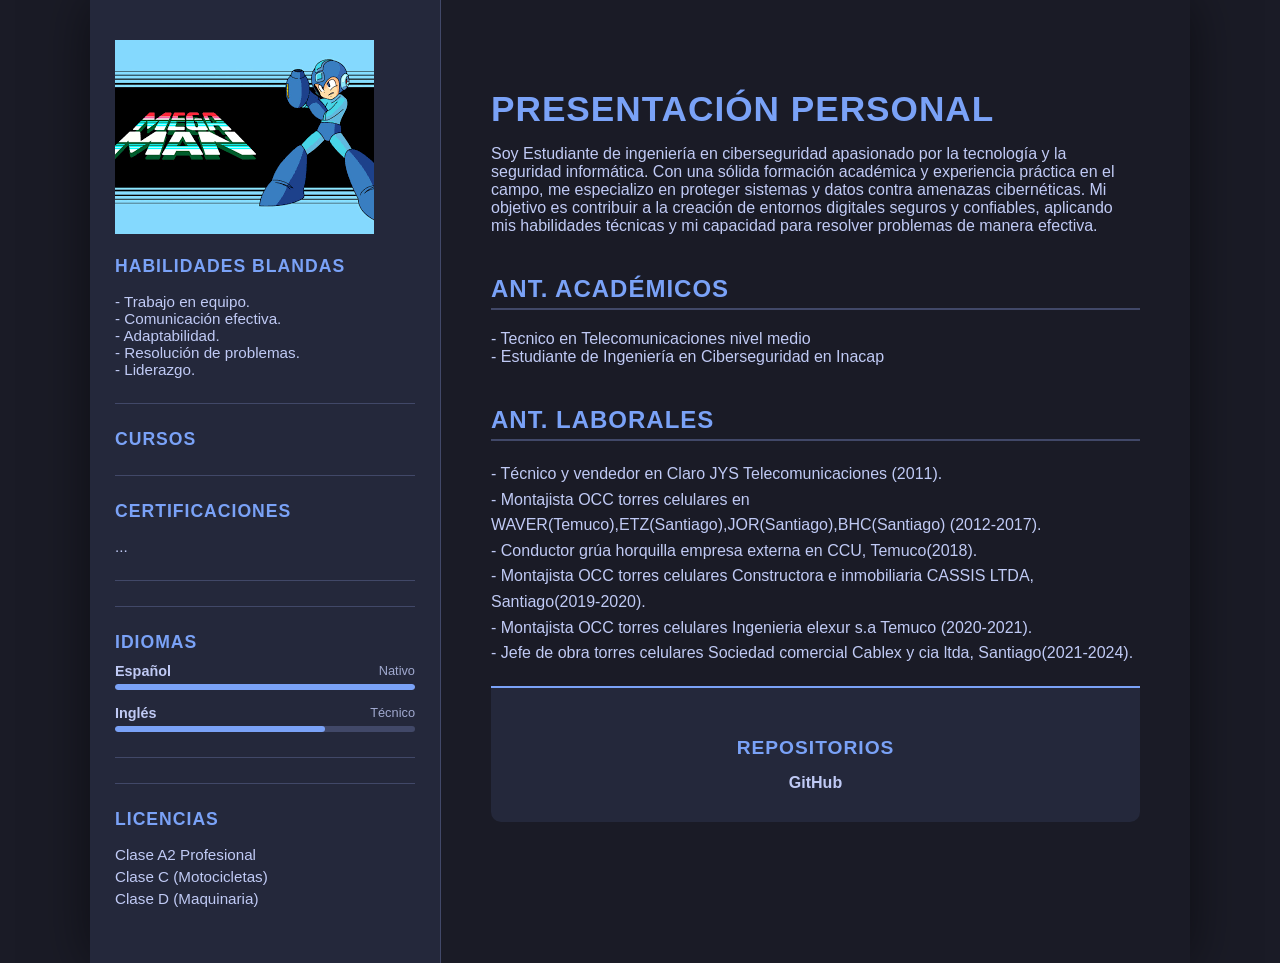
==== eva.html @ 848f6fa9 "update" ====
<!DOCTYPE html>
<html lang="en">

<head>
    <meta charset="UTF-8">
    <meta name="viewport" content="width=device-width, initial-scale=1.0">
    <title>Document</title>
    <link rel="stylesheet" href="./css/eva.css">
</head>

<body>
    <div class="cv-container">
    <aside class="sidebar">
    <div class="foto">
        <img src="assets/mega.png" alt="Foto de Perfil">
    </div>
    
    <section>
        <h3>Habilidades Blandas</h3>
        <ul>
            <li>    - Trabajo en equipo.
                    <br>
                    - Comunicación efectiva.
                    <br>
                    - Adaptabilidad.
                    <br>
                    - Resolución de problemas.
                    <br>
                    - Liderazgo. </li>
        </ul>
    </section>

    <hr> <section>
    <h3>Cursos</h3>
    <ul><li></li></ul>
    </section>

    <hr>

    <section>
    <h3>Certificaciones</h3>
    <ul><li>...</li></ul>
    </section>
    <hr>
    <hr>
    <section class="idiomas-seccion">
    <h3>Idiomas</h3>
    
    <div class="idioma-item">
        <div class="idioma-info">
        <span class="idioma-nombre">Español</span>
        <span class="idioma-nivel">Nativo</span>
        </div>
        <div class="barra-contenedor">
        <div class="barra-progreso" style="width: 100%;"></div> </div>
    </div>

    <div class="idioma-item">
        <div class="idioma-info">
        <span class="idioma-nombre">Inglés</span>
        <span class="idioma-nivel">Técnico</span>
        </div>
        <div class="barra-contenedor">
        <div class="barra-progreso" style="width: 70%;"></div> </div>
    </div>
    </section>
<hr>

    <hr>

    <section class="licencias">
    <h3>Licencias</h3>
    <ul>
        <li>Clase A2 Profesional</li>
        <li>Clase C (Motocicletas)</li>
        <li>Clase D (Maquinaria)</li>
        </ul>
    </section>
    </aside>

    <main class="main-content">
    <section class="presentacion">
    <h1>Presentación Personal</h1>
    <p>
                    Soy Estudiante de ingeniería en ciberseguridad apasionado por la tecnología y la seguridad informática. Con una sólida formación académica y experiencia práctica en el campo, me especializo en proteger sistemas y datos contra amenazas cibernéticas. Mi objetivo es contribuir a la creación de entornos digitales seguros y confiables, aplicando mis habilidades técnicas y mi capacidad para resolver problemas de manera efectiva.

    </p>
    </section>

    <section>
    <h2>Ant. Académicos</h2>
    <p>
                    - Tecnico en Telecomunicaciones nivel medio
                    <br>
                    - Estudiante de Ingeniería en Ciberseguridad en Inacap
                    <br>
    </p>
    </section>

    <section>
    <h2>Ant. Laborales</h2>
    <p class="ant_laborales">
                    - Técnico y vendedor en Claro JYS Telecomunicaciones (2011).
                    <br>
                    - Montajista OCC torres celulares en WAVER(Temuco),ETZ(Santiago),JOR(Santiago),BHC(Santiago) (2012-2017).
                    <br>
                    - Conductor grúa horquilla empresa externa en CCU, Temuco(2018).
                    <br>
                    - Montajista OCC torres celulares Constructora e inmobiliaria CASSIS LTDA, Santiago(2019-2020). 
                    <br>
                    - Montajista OCC torres celulares Ingenieria elexur s.a Temuco (2020-2021).
                    <br>
                    - Jefe de obra torres celulares Sociedad comercial Cablex y cia ltda, Santiago(2021-2024).
    </p>
    </section>

    <footer class="social-footer">
    <h3>Repositorios</h3>
    <div class="social-icons">
    <a href="https://github.com/CodeGorek" target="_blank">GitHub</a>
    </div>
    </footer>

    </main>
    </div>
</body>
</html>
---- css/eva.css ----
:root {
    --bg-color: #1a1b26;      /* Fondo oscuro profundo */
    --sidebar-bg: #24283b;   /* Sidebar un poco más claro */
    --text-main: #c0caf5;    /* Texto principal azulado claro */
    --accent: #7aa2f7;       /* Color de acento para títulos */
    --border-color: #414868; /* Color de las líneas divisorias */
}

/* Elimina márgenes por defecto y ocupa el 100% */
body, html {
    margin: 0;
    padding: 0;
    height: 100%;
    font-family: 'Segoe UI', Tahoma, Geneva, Verdana, sans-serif;
    background-color: var(--bg-color);
    color: var(--text-main);
}

.cv-container {
    display: flex;
    min-height: 100vh; /* Ocupa al menos el alto total de la pantalla */
    max-width: 1100px;
    margin: 0 auto;
    box-shadow: 0 0 50px rgba(0,0,0,0.5);
}

.sidebar {
    width: 300px; /* Ancho fijo para el lateral */
    background-color: var(--sidebar-bg);
    padding: 40px 25px;
    border-right: 1px solid var(--border-color);
}

.main-content {
    flex: 1; /* Ocupa todo el espacio restante */
    background-color: var(--bg-color);
    padding: 60px 50px;
}

/* Estilo de la Foto */
.foto-container {
    width: 150px;
    height: 150px;
    margin: 0 auto 30px;
    border-radius: 50%; /* Foto circular */
    overflow: hidden;
    border: 3px solid var(--accent);
}

.foto-container img {
    width: 100%;
    height: 100%;
    object-fit: cover;
}

/* Títulos y Secciones */
h1, h2, h3 {
    color: var(--accent);
    text-transform: uppercase;
    letter-spacing: 1px;
}

h1 { font-size: 2.2rem; margin-bottom: 10px; }
h2 { border-bottom: 2px solid var(--border-color); padding-bottom: 5px; margin-top: 40px; }

ul {
    padding-left: 20px;
    list-style-type: square;
}

li { margin-bottom: 8px; }

hr {
    border: 0;
    border-top: 1px solid var(--border-color);
    margin: 25px 0;
}
.ant_laborales {
    margin-bottom: 15px;
    line-height: 1.6;
    font-family:'Franklin Gothic Medium', 'Arial Narrow', Arial, sans-serif;
    color: var(--text-main);
}
.social-footer {
    width: 100%;
    max-width: 1100px; /* Para que coincida con el ancho de tu CV */
    margin: 20px auto; /* Lo separa del CV y lo centra */
    padding: 30px 0;
    background-color: var(--sidebar-bg); /* Usamos el mismo color del sidebar */
    text-align: center;
    border-top: 2px solid var(--accent); /* Una línea de color arriba para que resalte */
    border-radius: 0 0 10px 10px; /* Redondea solo las esquinas de abajo */
}

.social-footer h3 {
    margin-bottom: 15px;
    font-size: 1.2rem;
}

.social-icons {
    display: flex;
    justify-content: center;
    gap: 30px; /* Espacio entre los links */
}

.social-icons a {
    color: var(--text-main);
    text-decoration: none;
    font-weight: bold;
    transition: color 0.3s ease; /* Efecto suave al pasar el mouse */
}

.social-icons a:hover {
    color: var(--accent); /* Cambia de color cuando pasas el puntero */
    text-decoration: underline;
}
.sidebar section h3 {
    font-size: 1.1rem;
    margin-bottom: 10px;
}

.sidebar ul {
    list-style: none; /* Quitamos los puntos para que sea más limpio en el lateral */
    padding-left: 0;
}

.sidebar li {
    font-size: 0.95rem;
    margin-bottom: 5px;
    color: var(--text-main);
}

/* Opcional: Estilo para resaltar el idioma */
.sidebar strong {
    color: var(--accent);
    font-weight: 600;
}
/* Estilos para la sección de Idiomas */
.idiomas-seccion {
    margin-bottom: 20px;
}

.idioma-item {
    margin-bottom: 15px; /* Espacio entre cada idioma */
}

.idioma-info {
    display: flex;
    justify-content: space-between; /* Nombre a la izquierda, nivel a la derecha */
    align-items: center;
    margin-bottom: 5px; /* Espacio antes de la barra */
    font-size: 0.9rem;
}

.idioma-nombre {
    color: var(--text-main);
    font-weight: 600;
}

.idioma-nivel {
    color: var(--text-main);
    font-size: 0.8rem;
    opacity: 0.8; /* Un poco más tenue */
}

/* El fondo de la barra (Gris Oscuro) */
.barra-contenedor {
    width: 100%;
    height: 6px; /* Grosor de la barra */
    background-color: var(--border-color); /* Usamos el color de los bordes para el fondo */
    border-radius: 3px; /* Bordes redondeados */
    overflow: hidden; /* Para que el progreso no se salga */
}

/* El progreso de la barra (Azul Acento) */
.barra-progreso {
    height: 100%;
    background-color: var(--accent); /* Tu color de acento principal */
    border-radius: 3px; /* También redondeado */
    transition: width 0.5s ease; /* Pequeño efecto suave al cargar */
}
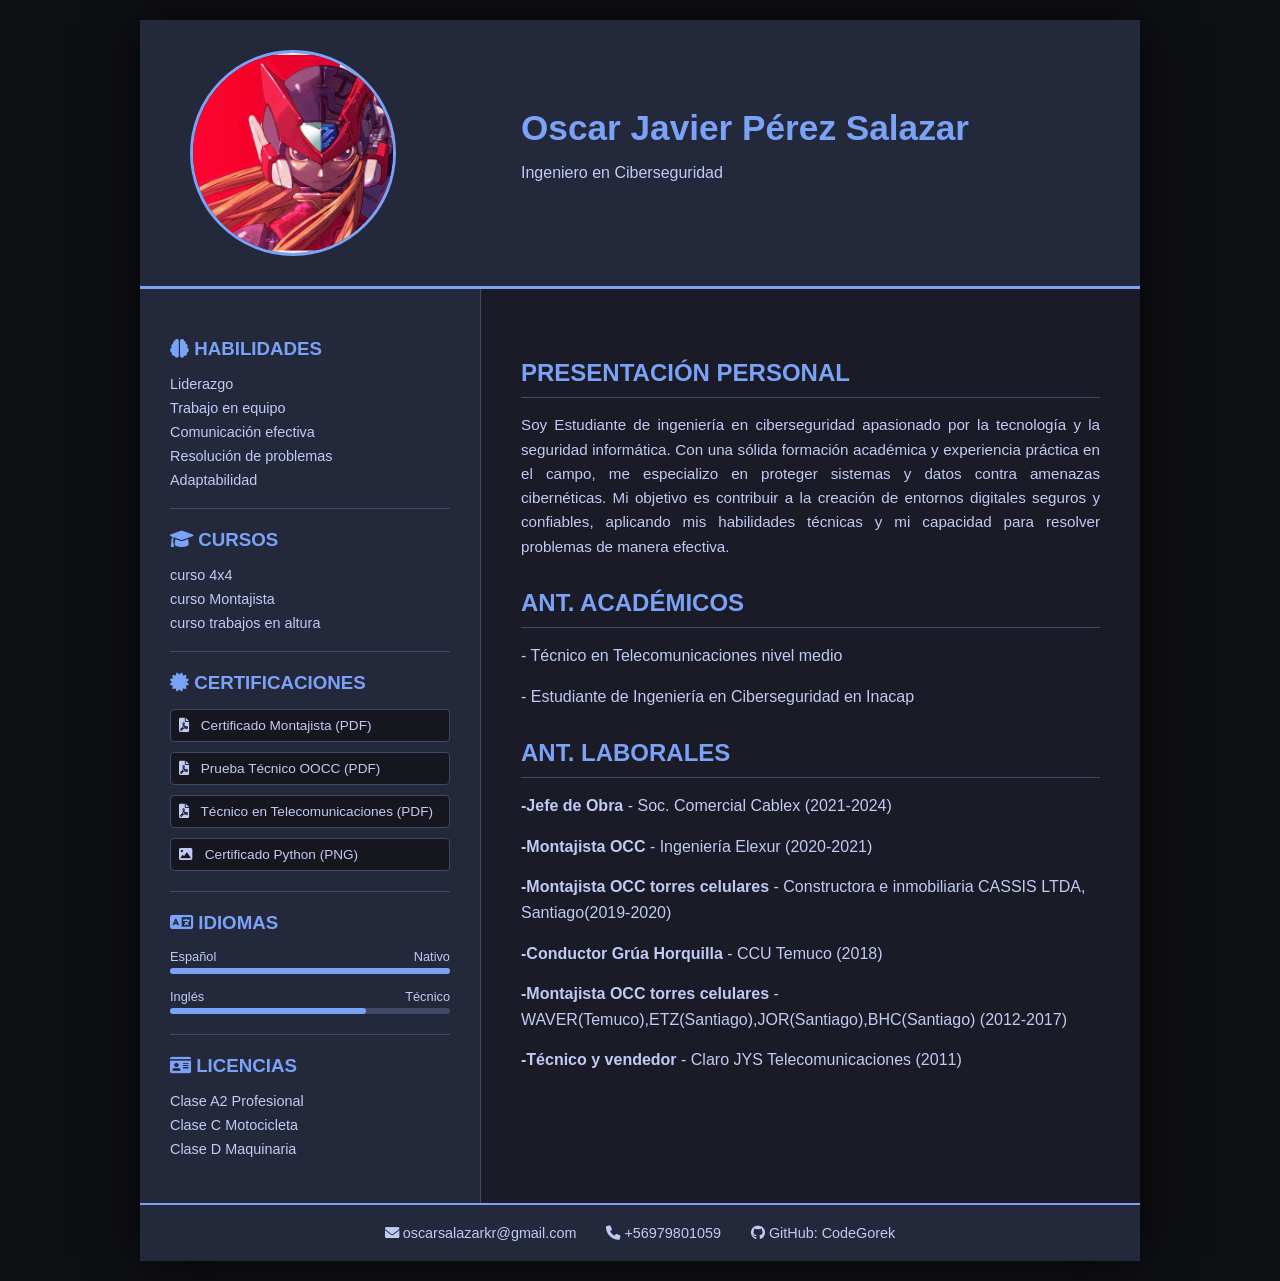
==== commit cff8f174: "update 2.0" ====
--- a/eva.html
+++ b/eva.html
@@ -1,128 +1,134 @@
-
 <!DOCTYPE html>
-<html lang="en">
-
+<html lang="es">
 <head>
     <meta charset="UTF-8">
     <meta name="viewport" content="width=device-width, initial-scale=1.0">
-    <title>Document</title>
+    <title>CV - Oscar Javier Pérez Salazar</title>
     <link rel="stylesheet" href="./css/eva.css">
+    <link rel="stylesheet" href="https://cdnjs.cloudflare.com/ajax/libs/font-awesome/6.0.0/css/all.min.css">
+    <link rel="icon" type="image/x-icon" href="assets/256x256.ico">
 </head>
-
 <body>
     <div class="cv-container">
-    <aside class="sidebar">
-    <div class="foto">
-        <img src="assets/mega.png" alt="Foto de Perfil">
-    </div>
-    
-    <section>
-        <h3>Habilidades Blandas</h3>
-        <ul>
-            <li>    - Trabajo en equipo.
-                    <br>
-                    - Comunicación efectiva.
-                    <br>
-                    - Adaptabilidad.
-                    <br>
-                    - Resolución de problemas.
-                    <br>
-                    - Liderazgo. </li>
-        </ul>
-    </section>
+        <header class="cv-header">
+            <div class="foto-container">
+                <img src="assets/mega-man-rockman-video-games-megaman-zero-wallpaper-preview.jpg" alt="Foto de Perfil">
+            </div>
+            <div class="header-text">
+                <h1>Oscar Javier Pérez Salazar</h1>
+                <p class="subtitle">Ingeniero en Ciberseguridad</p>
+            </div>
+        </header>
 
-    <hr> <section>
-    <h3>Cursos</h3>
-    <ul><li></li></ul>
-    </section>
+        <div class="cv-body">
+            <aside class="sidebar">
+                <section>
+                    <h3><i class="fas fa-brain"></i> Habilidades</h3>
+                    <ul class="lista-limpia">
+                        <li>Liderazgo</li>
+                        <li>Trabajo en equipo</li>
+                        <li>Comunicación efectiva</li>
+                        <li>Resolución de problemas</li>
+                        <li>Adaptabilidad</li>
+                    </ul>
+                </section>
+                
+                <hr>
+                <section>
+                    <h3><i class="fas fa-graduation-cap"></i> Cursos</h3>
+                    <ul class="lista-limpia">
+                        <li>curso 4x4</li>
+                        <li>curso Montajista </li>
+                        <li>curso trabajos en altura</li>
+                    </ul>
+                </section>
 
-    <hr>
+                <hr>
+                <section>
+                    <h3><i class="fas fa-certificate"></i> Certificaciones</h3>
+                    <div class="cert-sidebar">
+                        <a href="assets/certificados/Certificado de Notas Montajista - Oscar Javier Perez Salazar.pdf" target="_blank" class="cert-link">
+                            <i class="fas fa-file-pdf"></i> Certificado Montajista (PDF)
+                        </a>
+                        <a href="assets/certificados/Certificado de Notas Prueba Técnico OOCC- ayudante Oscar Javier Perez Salazar.pdf" target="_blank" class="cert-link">
+                            <i class="fas fa-file-pdf"></i> Prueba Técnico OOCC (PDF)
+                        </a>
+                        <a href="assets/certificados/Tecnico en Telecomunicaciones.pdf" target="_blank" class="cert-link">
+                            <i class="fas fa-file-pdf"></i> Técnico en Telecomunicaciones (PDF)
+                        </a>
+                        <a href="assets/certificados/Certificado python.png" target="_blank" class="cert-link">
+                            <i class="fas fa-image"></i> Certificado Python (PNG)
+                        </a>
+                    </div>
+                </section>
 
-    <section>
-    <h3>Certificaciones</h3>
-    <ul><li>...</li></ul>
-    </section>
-    <hr>
-    <hr>
-    <section class="idiomas-seccion">
-    <h3>Idiomas</h3>
-    
-    <div class="idioma-item">
-        <div class="idioma-info">
-        <span class="idioma-nombre">Español</span>
-        <span class="idioma-nivel">Nativo</span>
+                <hr>
+                <section class="idiomas-seccion">
+                    <h3><i class="fas fa-language"></i> Idiomas</h3>
+                    <div class="idioma-item">
+                        <div class="idioma-header">
+                            <span>Español</span>
+                            <span class="idioma-nivel">Nativo</span></div>
+                        <div class="barra-contenedor">
+                            <div class="barra-progreso" style="width: 100%;">
+                            </div>
+                        </div>
+                    </div>
+                    <div class="idioma-item">
+                        <div class="idioma-header">
+                            <span>Inglés</span>
+                            <span class="idioma-nivel">Técnico</span>
+                        </div>
+                        <div class="barra-contenedor">
+                            <div class="barra-progreso" style="width: 70%;">
+                            </div>
+                        </div>
+                    </div>
+                </section>
+                
+                <hr>
+                <section>
+                    <h3><i class="fas fa-id-card"></i> Licencias</h3>
+                    <ul class="lista-limpia">
+                        <li>Clase A2 Profesional</li>
+                        <li>Clase C Motocicleta</li>
+                        <li>Clase D Maquinaria</li>
+                    </ul>
+                </section>
+            </aside>
+
+            <main class="main-content">
+                <section class="p-personal">
+                    <h2>Presentación Personal</h2>
+                    <p>Soy Estudiante de ingeniería en ciberseguridad apasionado por la tecnología y la seguridad informática. Con una sólida formación académica y experiencia práctica en el campo, me especializo en proteger sistemas y datos contra amenazas cibernéticas. Mi objetivo es contribuir a la creación de entornos digitales seguros y confiables, aplicando mis habilidades técnicas y mi capacidad para resolver problemas de manera efectiva.</p>
+                </section>
+
+                <section>
+                    <h2>Ant. Académicos</h2>
+                    <div class="experiencia">- Técnico en Telecomunicaciones nivel medio</div>
+                    <div class="experiencia">- Estudiante de Ingeniería en Ciberseguridad en Inacap</div>
+                </section>
+
+                <section>
+                    <h2>Ant. Laborales</h2>
+                    <div class="experiencia"><strong>-Jefe de Obra</strong> - Soc. Comercial Cablex (2021-2024)</div>
+                    <div class="experiencia"><strong>-Montajista OCC</strong> - Ingeniería Elexur (2020-2021)</div>
+                    <div class="experiencia"><strong>-Montajista OCC torres celulares</strong> - Constructora e inmobiliaria CASSIS LTDA, Santiago(2019-2020)</div>
+                    <div class="experiencia"><strong>-Conductor Grúa Horquilla</strong> - CCU Temuco (2018)</div>
+                    <div class="experiencia"><strong>-Montajista OCC torres celulares</strong> - WAVER(Temuco),ETZ(Santiago),JOR(Santiago),BHC(Santiago) (2012-2017)</div>
+                    <div class="experiencia"><strong>-Técnico y vendedor</strong> - Claro JYS Telecomunicaciones (2011)</div>
+                    
+                </section>
+            </main>
         </div>
-        <div class="barra-contenedor">
-        <div class="barra-progreso" style="width: 100%;"></div> </div>
-    </div>
 
-    <div class="idioma-item">
-        <div class="idioma-info">
-        <span class="idioma-nombre">Inglés</span>
-        <span class="idioma-nivel">Técnico</span>
-        </div>
-        <div class="barra-contenedor">
-        <div class="barra-progreso" style="width: 70%;"></div> </div>
-    </div>
-    </section>
-<hr>
-
-    <hr>
-
-    <section class="licencias">
-    <h3>Licencias</h3>
-    <ul>
-        <li>Clase A2 Profesional</li>
-        <li>Clase C (Motocicletas)</li>
-        <li>Clase D (Maquinaria)</li>
-        </ul>
-    </section>
-    </aside>
-
-    <main class="main-content">
-    <section class="presentacion">
-    <h1>Presentación Personal</h1>
-    <p>
-                    Soy Estudiante de ingeniería en ciberseguridad apasionado por la tecnología y la seguridad informática. Con una sólida formación académica y experiencia práctica en el campo, me especializo en proteger sistemas y datos contra amenazas cibernéticas. Mi objetivo es contribuir a la creación de entornos digitales seguros y confiables, aplicando mis habilidades técnicas y mi capacidad para resolver problemas de manera efectiva.
-
-    </p>
-    </section>
-
-    <section>
-    <h2>Ant. Académicos</h2>
-    <p>
-                    - Tecnico en Telecomunicaciones nivel medio
-                    <br>
-                    - Estudiante de Ingeniería en Ciberseguridad en Inacap
-                    <br>
-    </p>
-    </section>
-
-    <section>
-    <h2>Ant. Laborales</h2>
-    <p class="ant_laborales">
-                    - Técnico y vendedor en Claro JYS Telecomunicaciones (2011).
-                    <br>
-                    - Montajista OCC torres celulares en WAVER(Temuco),ETZ(Santiago),JOR(Santiago),BHC(Santiago) (2012-2017).
-                    <br>
-                    - Conductor grúa horquilla empresa externa en CCU, Temuco(2018).
-                    <br>
-                    - Montajista OCC torres celulares Constructora e inmobiliaria CASSIS LTDA, Santiago(2019-2020). 
-                    <br>
-                    - Montajista OCC torres celulares Ingenieria elexur s.a Temuco (2020-2021).
-                    <br>
-                    - Jefe de obra torres celulares Sociedad comercial Cablex y cia ltda, Santiago(2021-2024).
-    </p>
-    </section>
-
-    <footer class="social-footer">
-    <h3>Repositorios</h3>
-    <div class="social-icons">
-    <a href="https://github.com/CodeGorek" target="_blank">GitHub</a>
-    </div>
-    </footer>
-
-    </main>
+        <footer class="social-footer">
+            <div class="social-grid">
+                <span><i class="fa fa-envelope"></i> oscarsalazarkr@gmail.com</span>
+                <span><i class="fa fa-phone"></i> +56979801059</span>
+                <a href="https://github.com/CodeGorek" target="_blank"><i class="fab fa-github"></i> GitHub: CodeGorek</a>
+            </div>
+        </footer>
     </div>
 </body>
-</html>
+</html>
--- a/css/eva.css
+++ b/css/eva.css
@@ -1,181 +1,166 @@
 :root {
-    --bg-color: #1a1b26;      /* Fondo oscuro profundo */
-    --sidebar-bg: #24283b;   /* Sidebar un poco más claro */
-    --text-main: #c0caf5;    /* Texto principal azulado claro */
-    --accent: #7aa2f7;       /* Color de acento para títulos */
-    --border-color: #414868; /* Color de las líneas divisorias */
+    --bg-color: #1a1b26;
+    --sidebar-bg: #24283b;
+    --text-main: #c0caf5;
+    --accent: #7aa2f7;
+    --border-color: #414868;
 }
 
-/* Elimina márgenes por defecto y ocupa el 100% */
-body, html {
-    margin: 0;
-    padding: 0;
-    height: 100%;
-    font-family: 'Segoe UI', Tahoma, Geneva, Verdana, sans-serif;
-    background-color: var(--bg-color);
-    color: var(--text-main);
+body, html { 
+    margin: 0; 
+    padding: 0; 
+    font-family: 'Segoe UI', sans-serif; 
+    background-color: #0f1014; 
+    color: var(--text-main); 
 }
 
-.cv-container {
-    display: flex;
-    min-height: 100vh; /* Ocupa al menos el alto total de la pantalla */
-    max-width: 1100px;
-    margin: 0 auto;
-    box-shadow: 0 0 50px rgba(0,0,0,0.5);
+.cv-container { 
+    display: flex; 
+    flex-direction: column; 
+    max-width: 1000px; 
+    margin: 20px auto; 
+    background-color: var(--bg-color); 
+    box-shadow: 0 0 50px rgba(0,0,0,0.8); 
 }
 
-.sidebar {
-    width: 300px; /* Ancho fijo para el lateral */
-    background-color: var(--sidebar-bg);
-    padding: 40px 25px;
-    border-right: 1px solid var(--border-color);
+.cv-header { 
+    display: flex; 
+    align-items: center; 
+    padding: 30px 50px; 
+    background-color: var(--sidebar-bg); 
+    border-bottom: 3px solid var(--accent);
 }
 
-.main-content {
-    flex: 1; /* Ocupa todo el espacio restante */
-    background-color: var(--bg-color);
-    padding: 60px 50px;
+.foto-container { 
+    width: 200px; 
+    height: 200px; 
+    border-radius: 50%; 
+    overflow: hidden; 
+    border: 3px solid var(--accent); 
+    flex-shrink: 0; 
+}
+.foto-container img { 
+    width: 100%; 
+    height: 100%; 
+    object-fit:cover; 
+}
+.header-text { 
+    margin-left: 125px; 
+}
+.header-text h1 { 
+    margin: 0; 
+    font-size: 2.2rem; 
+    color: var(--accent); 
 }
 
-/* Estilo de la Foto */
-.foto-container {
-    width: 150px;
-    height: 150px;
-    margin: 0 auto 30px;
-    border-radius: 50%; /* Foto circular */
-    overflow: hidden;
-    border: 3px solid var(--accent);
+.cv-body { 
+    display: flex; 
+}
+.sidebar { 
+    width: 280px; 
+    background-color: var(--sidebar-bg); 
+    padding: 30px; 
+    border-right: 1px solid var(--border-color); 
+}
+.main-content { 
+    flex: 1; 
+    padding: 40px; 
 }
 
-.foto-container img {
-    width: 100%;
-    height: 100%;
-    object-fit: cover;
+/* ESTILOS CERTIFICADOS EN SIDEBAR */
+.cert-sidebar { 
+    display: flex; 
+    flex-direction: column; 
+    gap: 10px; 
+}
+.cert-link {
+    color: var(--text-main);
+    text-decoration: none;
+    font-size: 0.85rem;
+    padding: 8px;
+    border: 1px solid var(--border-color);
+    border-radius: 4px;
+    background: #16161e;
+    transition: 0.3s;
+}
+.cert-link:hover { 
+    border-color: var(--accent); 
+    color: var(--accent); 
+}
+.cert-link i { 
+    margin-right: 8px; 
 }
 
-/* Títulos y Secciones */
-h1, h2, h3 {
-    color: var(--accent);
-    text-transform: uppercase;
-    letter-spacing: 1px;
+/* OTROS ELEMENTOS */
+h2, h3 { 
+    color: var(--accent); 
+    text-transform: uppercase; 
+    margin-bottom: 15px; 
+}
+h2 { 
+    border-bottom: 1px solid var(--border-color); 
+    padding-bottom: 10px; 
+    margin-top: 30px; 
 }
 
-h1 { font-size: 2.2rem; margin-bottom: 10px; }
-h2 { border-bottom: 2px solid var(--border-color); padding-bottom: 5px; margin-top: 40px; }
-
-ul {
-    padding-left: 20px;
-    list-style-type: square;
+.lista-limpia { 
+    list-style: none; 
+    padding: 0; 
+}
+.lista-limpia li { 
+    margin-bottom: 8px; 
+    font-size: 0.9rem; 
+}
+.experiencia { 
+    margin-bottom: 15px; 
+    line-height: 1.6; 
 }
 
-li { margin-bottom: 8px; }
-
-hr {
-    border: 0;
-    border-top: 1px solid var(--border-color);
-    margin: 25px 0;
+.idioma-item { 
+    margin-bottom: 15px; 
 }
-.ant_laborales {
-    margin-bottom: 15px;
-    line-height: 1.6;
-    font-family:'Franklin Gothic Medium', 'Arial Narrow', Arial, sans-serif;
-    color: var(--text-main);
+.idioma-header { 
+    display: flex; 
+    justify-content: space-between; 
+    font-size: 0.8rem; 
+    margin-bottom: 4px; 
 }
-.social-footer {
-    width: 100%;
-    max-width: 1100px; /* Para que coincida con el ancho de tu CV */
-    margin: 20px auto; /* Lo separa del CV y lo centra */
-    padding: 30px 0;
-    background-color: var(--sidebar-bg); /* Usamos el mismo color del sidebar */
-    text-align: center;
-    border-top: 2px solid var(--accent); /* Una línea de color arriba para que resalte */
-    border-radius: 0 0 10px 10px; /* Redondea solo las esquinas de abajo */
+.barra-contenedor { 
+    width: 100%; 
+    height: 6px; 
+    background: var(--border-color); 
+    border-radius: 3px; 
+}
+.barra-progreso { 
+    height: 100%; 
+    background: var(--accent); 
+    border-radius: 3px; 
 }
 
-.social-footer h3 {
-    margin-bottom: 15px;
-    font-size: 1.2rem;
+
+.social-footer { 
+    background: var(--sidebar-bg); 
+    padding: 20px; 
+    border-top: 2px solid var(--accent); 
+    text-align: center; 
 }
-
-.social-icons {
-    display: flex;
-    justify-content: center;
-    gap: 30px; /* Espacio entre los links */
+.social-grid { 
+    display: flex; 
+    justify-content: center; 
+    gap: 30px; 
+    font-size: 0.9rem; 
 }
-
-.social-icons a {
-    color: var(--text-main);
-    text-decoration: none;
-    font-weight: bold;
-    transition: color 0.3s ease; /* Efecto suave al pasar el mouse */
+.social-grid a { 
+    color: var(--text-main); 
+    text-decoration: none; 
 }
-
-.social-icons a:hover {
-    color: var(--accent); /* Cambia de color cuando pasas el puntero */
-    text-decoration: underline;
+hr { 
+    border: 0; 
+    border-top: 1px solid var(--border-color); 
+    margin: 20px 0; 
 }
-.sidebar section h3 {
-    font-size: 1.1rem;
-    margin-bottom: 10px;
-}
-
-.sidebar ul {
-    list-style: none; /* Quitamos los puntos para que sea más limpio en el lateral */
-    padding-left: 0;
-}
-
-.sidebar li {
-    font-size: 0.95rem;
-    margin-bottom: 5px;
-    color: var(--text-main);
-}
-
-/* Opcional: Estilo para resaltar el idioma */
-.sidebar strong {
-    color: var(--accent);
-    font-weight: 600;
-}
-/* Estilos para la sección de Idiomas */
-.idiomas-seccion {
-    margin-bottom: 20px;
-}
-
-.idioma-item {
-    margin-bottom: 15px; /* Espacio entre cada idioma */
-}
-
-.idioma-info {
-    display: flex;
-    justify-content: space-between; /* Nombre a la izquierda, nivel a la derecha */
-    align-items: center;
-    margin-bottom: 5px; /* Espacio antes de la barra */
-    font-size: 0.9rem;
-}
-
-.idioma-nombre {
-    color: var(--text-main);
-    font-weight: 600;
-}
-
-.idioma-nivel {
-    color: var(--text-main);
-    font-size: 0.8rem;
-    opacity: 0.8; /* Un poco más tenue */
-}
-
-/* El fondo de la barra (Gris Oscuro) */
-.barra-contenedor {
-    width: 100%;
-    height: 6px; /* Grosor de la barra */
-    background-color: var(--border-color); /* Usamos el color de los bordes para el fondo */
-    border-radius: 3px; /* Bordes redondeados */
-    overflow: hidden; /* Para que el progreso no se salga */
-}
-
-/* El progreso de la barra (Azul Acento) */
-.barra-progreso {
-    height: 100%;
-    background-color: var(--accent); /* Tu color de acento principal */
-    border-radius: 3px; /* También redondeado */
-    transition: width 0.5s ease; /* Pequeño efecto suave al cargar */
+.p-personal p { 
+    text-align: justify;
+    line-height: 1.6; 
+    font-size: 0.95rem; 
 }
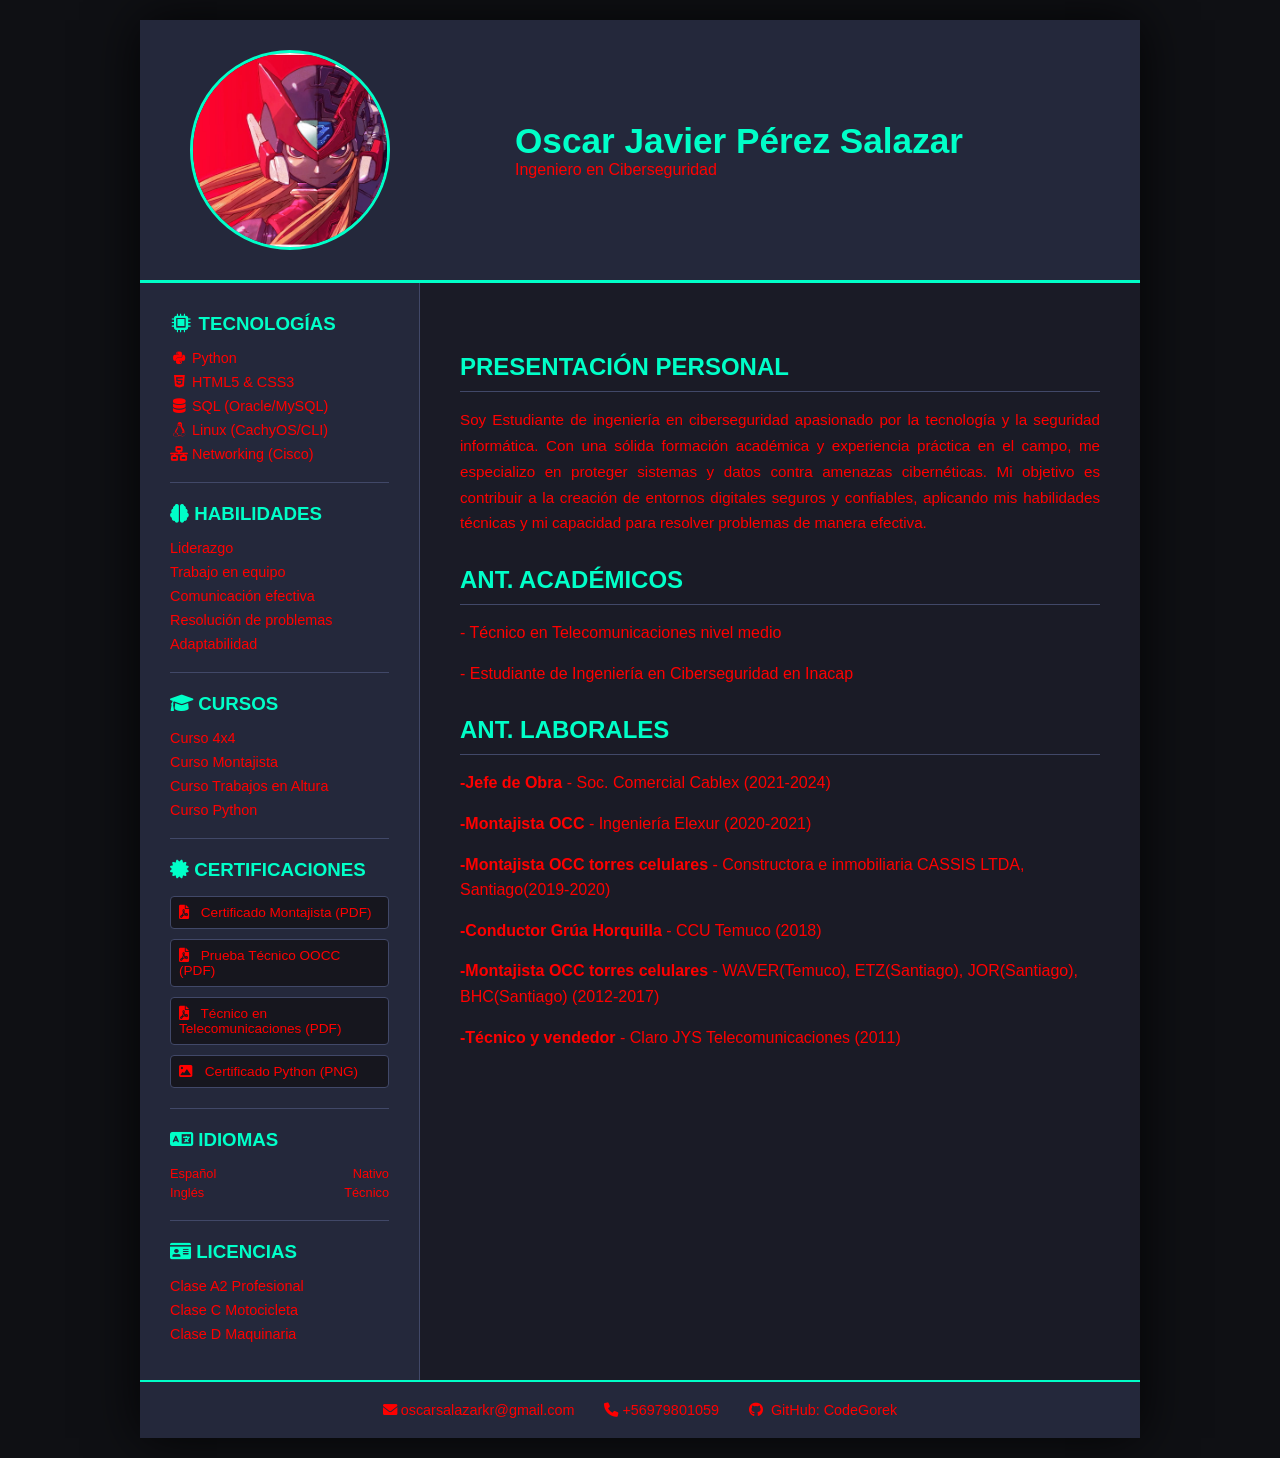
==== commit d9b197f5: "update 3.0" ====
--- a/eva.html
+++ b/eva.html
@@ -2,9 +2,11 @@
 <html lang="es">
 <head>
     <meta charset="UTF-8">
+    <meta http-equiv="X-UA-Compatible" content="ie=edge">
     <meta name="viewport" content="width=device-width, initial-scale=1.0">
     <title>CV - Oscar Javier Pérez Salazar</title>
     <link rel="stylesheet" href="./css/eva.css">
+    <link rel="stylesheet" href="/Frontend/css/bootstrapVapor.css">
     <link rel="stylesheet" href="https://cdnjs.cloudflare.com/ajax/libs/font-awesome/6.0.0/css/all.min.css">
     <link rel="icon" type="image/x-icon" href="assets/256x256.ico">
 </head>
@@ -22,7 +24,18 @@
 
         <div class="cv-body">
             <aside class="sidebar">
-                <section>
+    <section>
+        <h3><i class="fas fa-microchip fa-fw"></i> Tecnologías</h3>
+        <ul class="lista-limpia">
+            <li><i class="fab fa-python fa-fw"></i> Python</li>
+            <li><i class="fab fa-html5 fa-fw"></i> HTML5 & CSS3</li>
+            <li><i class="fas fa-database fa-fw"></i> SQL (Oracle/MySQL)</li>
+            <li><i class="fab fa-linux fa-fw"></i> Linux (CachyOS/CLI)</li>
+            <li><i class="fas fa-network-wired fa-fw"></i> Networking (Cisco)</li>
+        </ul>
+    </section>
+    
+            <hr> <section>
                     <h3><i class="fas fa-brain"></i> Habilidades</h3>
                     <ul class="lista-limpia">
                         <li>Liderazgo</li>
@@ -37,9 +50,10 @@
                 <section>
                     <h3><i class="fas fa-graduation-cap"></i> Cursos</h3>
                     <ul class="lista-limpia">
-                        <li>curso 4x4</li>
-                        <li>curso Montajista </li>
-                        <li>curso trabajos en altura</li>
+                        <li>Curso 4x4</li>
+                        <li>Curso Montajista </li>
+                        <li>Curso Trabajos en Altura</li>
+                        <li>Curso Python</li>
                     </ul>
                 </section>
 
@@ -69,9 +83,14 @@
                         <div class="idioma-header">
                             <span>Español</span>
                             <span class="idioma-nivel">Nativo</span></div>
-                        <div class="barra-contenedor">
-                            <div class="barra-progreso" style="width: 100%;">
-                            </div>
+                        
+                        <div class="progress">
+                            <div class="progress-bar progress-bar-striped bg-success" 
+                            role="progressbar" 
+                            style="width:100%;" 
+                            aria-valuenow="50" 
+                            aria-valuemin="0" 
+                            aria-valuemax="100">
                         </div>
                     </div>
                     <div class="idioma-item">
@@ -79,10 +98,15 @@
                             <span>Inglés</span>
                             <span class="idioma-nivel">Técnico</span>
                         </div>
-                        <div class="barra-contenedor">
-                            <div class="barra-progreso" style="width: 70%;">
-                            </div>
+                        <div class="progress">
+                            <div class="progress-bar progress-bar-striped bg-success" 
+                            role="progressbar" 
+                            style="width:50%;" 
+                            aria-valuenow="50" 
+                            aria-valuemin="0" 
+                            aria-valuemax="100">
                         </div>
+                    </div>
                     </div>
                 </section>
                 
@@ -115,7 +139,7 @@
                     <div class="experiencia"><strong>-Montajista OCC</strong> - Ingeniería Elexur (2020-2021)</div>
                     <div class="experiencia"><strong>-Montajista OCC torres celulares</strong> - Constructora e inmobiliaria CASSIS LTDA, Santiago(2019-2020)</div>
                     <div class="experiencia"><strong>-Conductor Grúa Horquilla</strong> - CCU Temuco (2018)</div>
-                    <div class="experiencia"><strong>-Montajista OCC torres celulares</strong> - WAVER(Temuco),ETZ(Santiago),JOR(Santiago),BHC(Santiago) (2012-2017)</div>
+                    <div class="experiencia"><strong>-Montajista OCC torres celulares</strong> - WAVER(Temuco), ETZ(Santiago), JOR(Santiago), BHC(Santiago) (2012-2017)</div>
                     <div class="experiencia"><strong>-Técnico y vendedor</strong> - Claro JYS Telecomunicaciones (2011)</div>
                     
                 </section>
--- a/css/eva.css
+++ b/css/eva.css
@@ -1,8 +1,15 @@
+* {
+    margin: 0;
+    padding: 0;
+    box-sizing: border-box;
+    -webkit-font-smoothing: antialiased;
+    -moz-osx-font-smoothing: grayscale;
+}
 :root {
     --bg-color: #1a1b26;
     --sidebar-bg: #24283b;
-    --text-main: #c0caf5;
-    --accent: #7aa2f7;
+    --text-main: #ff0000;
+    --accent: #00ffc8;
     --border-color: #414868;
 }
 
@@ -144,15 +151,39 @@
     border-top: 2px solid var(--accent); 
     text-align: center; 
 }
+
 .social-grid { 
     display: flex; 
     justify-content: center; 
+    align-items: center;
     gap: 30px; 
     font-size: 0.9rem; 
 }
+
+/* Estilo base de los enlaces */
 .social-grid a { 
     color: var(--text-main); 
     text-decoration: none; 
+    display: flex;
+    align-items: center;
+    gap: 8px;
+    transition: all 0.3s ease;
+    -webkit-transition: all 0.3s ease;
+    -moz-transition: all 0.3s ease;
+}
+
+/* EFECTO HOVER */
+.social-grid a:hover { 
+    color: var(--accent);           
+    transform: translateY(-3px);    
+    text-shadow: 0 0 10px rgba(122, 162, 247, 0.6);
+    -webkit-transform: translateY(-3px); 
+    -ms-transform: translateY(-3px);
+}
+
+/* Efecto opcional: el icono gira un poquito al pasar el mouse */
+.social-grid a:hover i {
+    transform: rotate(15deg);
 }
 hr { 
     border: 0; 
@@ -161,6 +192,10 @@
 }
 .p-personal p { 
     text-align: justify;
-    line-height: 1.6; 
+    text-justify: inter-word;
+    line-height: 1.7; 
     font-size: 0.95rem; 
-}+    word-break:break-word;
+}
+
+
